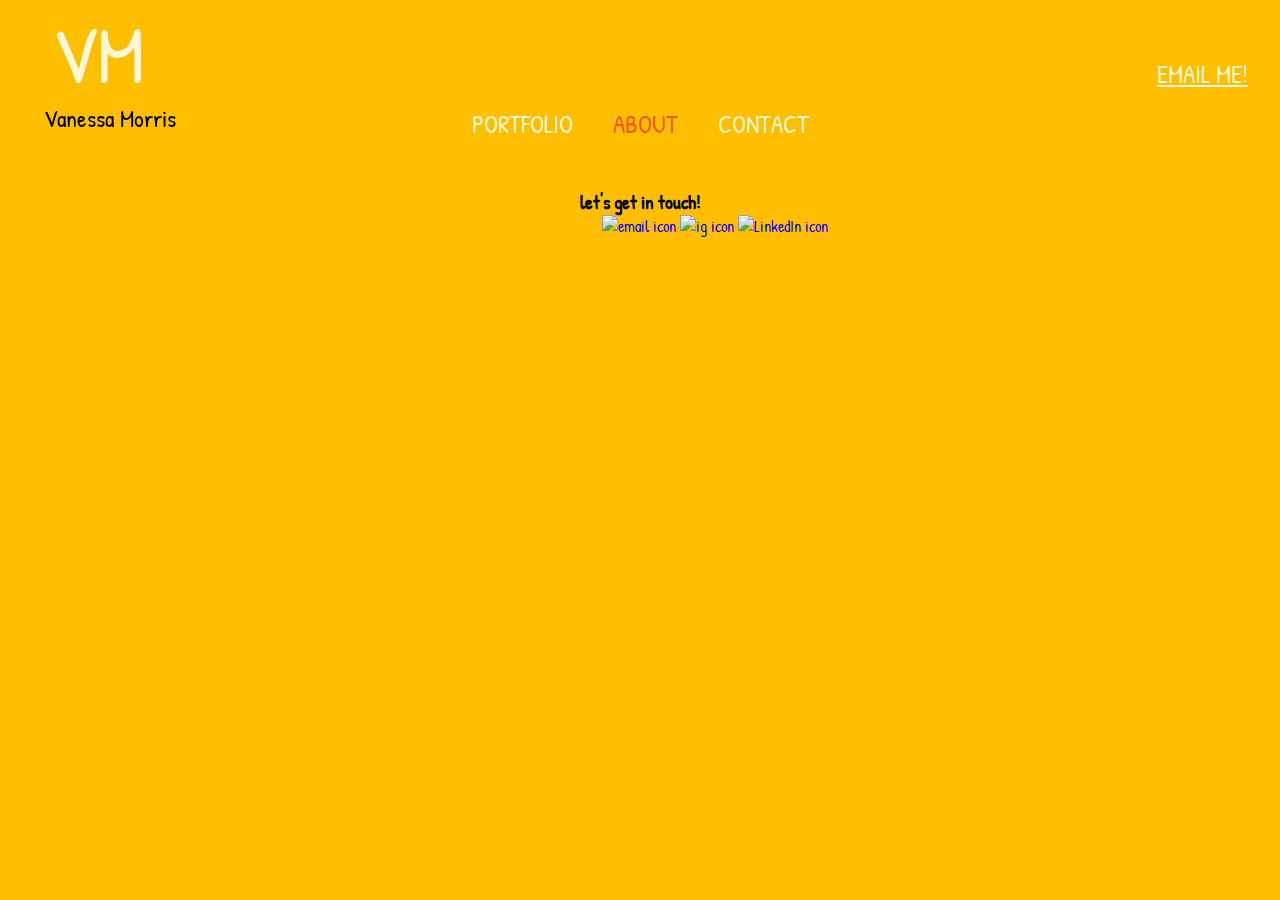
==== about.html @ fccfc80b "add about div" ====
<!DOCTYPE html>
<html lang="en">
<head>
    <meta charset="UTF-8">
    <meta http-equiv="X-UA-Compatible" content="IE=edge">
    <meta name="viewport" content="width=device-width, initial-scale=1.0">
    <title>About</title>
    <link rel="stylesheet" href="style.css">
</head>
<body>
    <header >
        <div class="menuContainer" >
            <div class="logoGrid" >
                <div>   
                    <a href="index.html" id="logo">VM</a>
                </div> 
                <div>
                    <p id="vM">Vanessa Morris</p>
                </div>
                <div></div>
            </div>
            <nav class="menu">
                <div class = "subnav">
                    <a  href="index.html">PORTFOLIO</a> 
                    <div class = "subnavContent">
                        <a href="traditional.html">TRADITIONAL</a>
                        <a href="digital.html">DIGITAL</a>
                        <a href="animation.html">2D ANIMATION</a>
                        <a href="stopmotion.html">STOP MOTION</a>
                    </div>
                </div>
                <a id="active" href="about.html">ABOUT</a>
                <a href="contact.html">CONTACT</a>
            </nav>
            <div >
                <a href="mailto:vanessamorris@gmail.com" target="_blank" id="email">EMAIL ME!</a>
            </div>
        </div>
    </header>
    <main>
        <div></div>
        <div></div>
    </main>
    <footer>
        <div>
            <h3>let's get in touch!</h3>
        </div>
        <div class="footerGrid">
            <div class="icons">
                <a href="mailto:emd148@miami.edu" target="_blank"><img src="https://img.icons8.com/fluent-systems-regular/50/000000/filled-message.png" alt="email icon"></a>
                <a href="https://www.instagram.com/vanessakrisztinamorris/" target="_blank"><img src="https://img.icons8.com/windows/32/000000/instagram-new.png" alt="ig icon"/></a>
                <a href="https://www.linkedin.com/in/vanessakrisztinamorris" target="_blank"><img src="https://img.icons8.com/windows/50/000000/linkedin.png" alt="LinkedIn icon"></a>
            </div>
        </div> 
    </footer>
</body>
</html>
---- style.css ----
@import url("https://usetypekit.net/hod3jva.css%22");
@import url('https://fonts.googleapis.com/css2?family=Mali:ital,wght@0,500;0,600;1,500;1,600&family=Patrick+Hand&display=swap');

body {
    width: 100%;
    margin: 0 auto;
    font-family: 'Patrick Hand', cursive;
    font-weight: 400;
    font-style: normal;
    background-color: #ffbf00;
}

header{
    position: sticky;
    top: 0;
    /* width: 100%; */
    height: 150px;
    margin: 0 auto;
    z-index: 9999;
    background-color: rgb(255, 191, 0, .75);
}

main {
    width: 80%;
    margin: 0 auto;
}

h1 {
    font-family: 'Patrick Hand', cursive;
    font-size: 80px;
}

footer{
 padding: 40px;
}

footer a{
    text-align: center;
    text-decoration: none;
}
footer h3{
    margin: 0 auto;
    text-align: center;
}

input,
textarea {
    border: solid;
    border-width: 2px;
    border-color: rgb(98, 162, 197);
    padding: 10px;
    width: 100%;
    font-size: 1rem;
    background-color: #fff8d8;
    border-radius: 10px;
    margin-bottom: 25px;
}

form{
    margin: 0 auto;
    width: 70%;
    padding: 70px; 
    font-size: 20px;
}

form p{
    margin-bottom: 10%;
    font-size: 22px;
}

button{
    width: 25%;
    font-family: sofia-pro, sans-serif;
    font-weight: 400;
    font-size: 16px;
    padding: 7px 35px;
    text-decoration: none;
    color: #222222;
    border: solid;
    border-width: 3px;
    border-radius: 10px;
    border-color: rgb(98, 162, 197);
    background-color: #fff8d8;
    cursor: pointer;
}

button:hover{
    background-color: #f15413;
}

button:active{
    color: #fff8d8;
    background-color: #CCE8CC;
    border-color: rgb(98, 162, 197, .91);
}

.menuContainer{
    display: flex;
    flex-direction: row;
    /*flex-wrap: wrap; */
    justify-content: space-evenly;
    align-items: baseline;
    width: 95%;
    margin: 0 auto;
    margin-bottom: 30px; 
    z-index: 9999;
    font-size: 25px;
}

.menu {
    top: 30px;
    flex: 1;
    display: flex;
    justify-content: center;
    position: relative;
    left: -20px; 
}

.menu a{
    padding: 20px;
    text-decoration: none;
    color: #fff8d8;
}


.menu a:hover {
    color: #ffe085;
}

.subnav {
    position: relative;
    top: 20px;
}

.subnavContent {
    display: none;
    position: absolute;
    left: 0;
    background-color: rgb(98, 162, 197, .91);
    width: 100%;
    z-index: 9999;
  }
  
  /* Style the subnav links */
.subnavContent a {
    float: left;
    color: white;
    text-decoration: none;
    padding: 10px;
    font-size: 22px;
  }
  
  /* Add a grey background color on hover */
.subnavContent a:hover {
    color: #fff8d8;
    text-decoration: underline;
  }
  
  /* When you move the mouse over the subnav container, open the subnav content */
.subnav:hover .subnavContent {
    display: flex;
    flex-direction: column;
  }

.workGrid{
    margin: 0 auto;
    width: 65%;
    position: relative;
    left: 30px;
}
.workGrid img{
    padding: 30px;
    filter: brightness(100%);
    -webkit-filter: brightness(100%);
    -webkit-transition: all 1s ease;
    -moz-transition: all 1s ease;
    -o-transition: all 1s ease;
    -ms-transition: all 1s ease;
    transition: all 1s ease;
}

.workGrid img:hover {
    filter: brightness(60%);
    -webkit-filter: brightness(60%);
}

.picContainer{
    position: relative;
    text-align: center;
}

.text1 {
    color: #fff8d8;
    opacity: 1;
    font-size: 75px;
    position: absolute;
    top: 20%;
    left: 70%;
    -webkit-transform: translate(-50%, -50%);
    -ms-transform: translate(-50%, -50%);
    transform: translate(-50%, -50%); 
}

.text2 {
    color: #fff8d8;
    opacity: 1;
    font-size: 60px;
    position: absolute;
    top: 25%;
    right: 30%;
    -webkit-transform: translate(-50%, -50%);
    -ms-transform: translate(-50%, -50%);
    transform: translate(-50%, -50%); 
}

.tradGrid{
    width: 65%;
    margin: 0 auto;
    display: grid;
    grid-template-columns: 1fr 1fr;
    grid-template-rows: 1fr 1fr;
    text-align: center;
}

.tradGrid img, .digiGrid img, .stopGrid img, .animGrid img{
    margin-bottom: 50px;
}


.digiGrid{
    width: 100%;
    margin: 0 auto;
    display: grid;
    grid-template-columns: 1fr 1fr 1fr;
    grid-template-rows: 1fr 1fr;
    text-align: center;
}

.animGrid{
    width: 65%;
    margin: 0 auto;
    display: grid;
    grid-template-columns: 1fr 1fr;
    text-align: center;
}

.stopGrid{
    width: 100%;
    margin: 0 auto;
    display: grid;
    /*grid-template-columns: 1fr 1fr 1fr; */
    grid-template-rows: 1fr 1fr 1fr;
    text-align: center;
}

.stopGridA{
    width: 100%;
    margin: 0 auto;
    display: grid;
    grid-template-columns: 1fr 1fr 1fr;
    text-align: center;
}

.stopGridB {
    width: 100%;
    margin: 0 auto;
    display: grid;
    grid-template-columns: 1fr 1fr 1fr;
    text-align: center;
}

.imgZoom{
    width: 325px;
    height: 325px;
    cursor: pointer;
    object-fit: cover;
    object-position: center center;
}

.contactGrid{
    display: grid;
    grid-template-columns: .5fr 2fr .5fr;
}

.footerGrid{
    width: 65%;
    margin: 0 auto;
    position: absolute;
    left: 47%;
}

.footerGrid img{
    width: 30px;
}



#active {
    color: #f15413;
}

#logo {
    font-family: 'Patrick Hand', cursive;
    text-decoration: none;
    font-size: 5rem;
    color: #fff8d8;
    position: relative;
    left: 20px;
}

#vM{
    position: relative;
    top: -30px;
    font-size: 24px;
    left: 12px;
}

#email {
    color: #fff8d8;
}

#email:hover {
    color: #ffe085;
}

#intro {
    margin: 0 auto;
    text-align: center;
    color: #f15413;
    margin-top: 85px;
    margin-bottom: 40px;;    
}
/*
#lightboxBg {
    position: fixed;
    z-index: 150;
    top: 0;
    width: 100%;
    height: 100%;

} 

#lightboxBg.active {
    display: grid;
    place-items: center;
} */

#ig {
    position: relative;
    top: 75px;
}
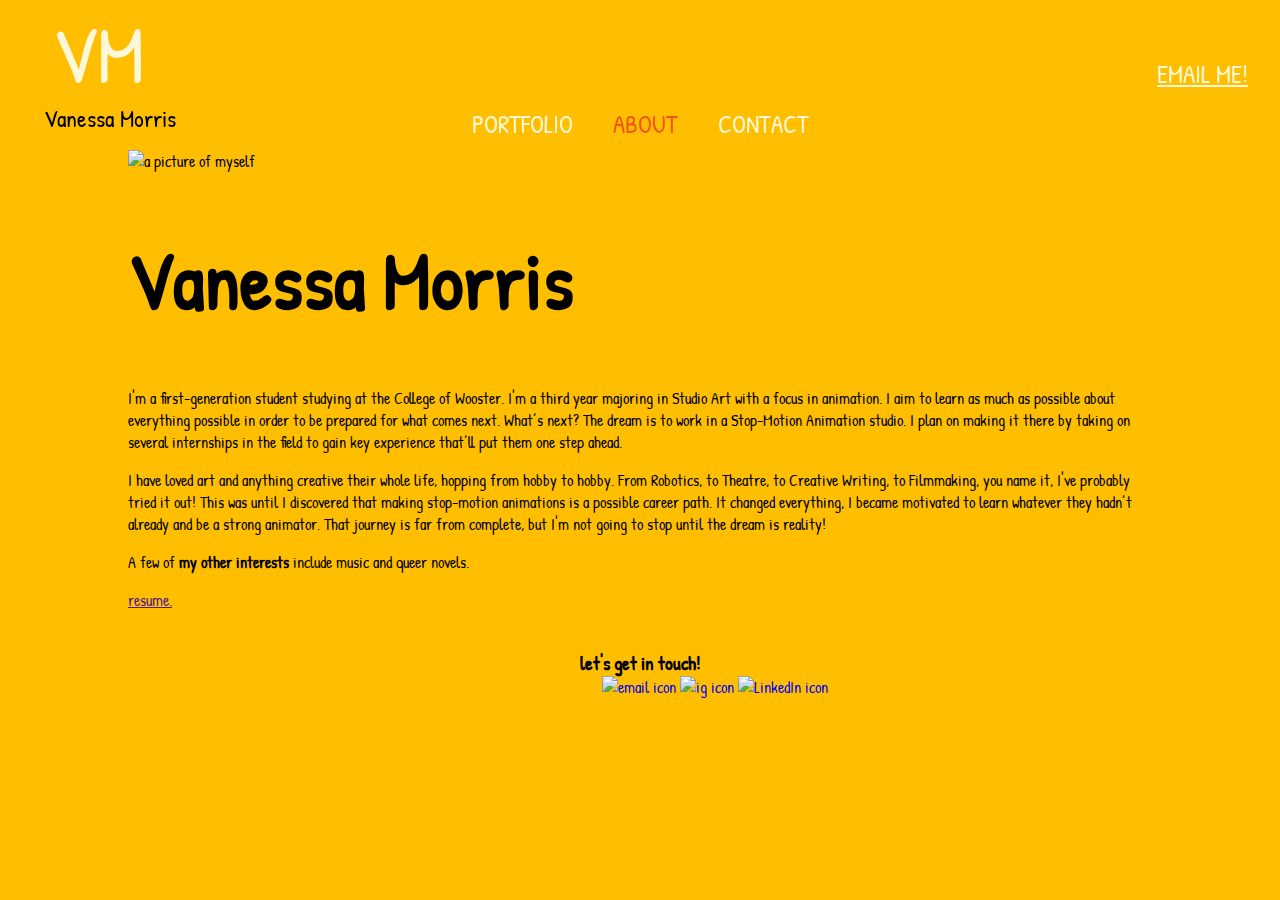
==== commit d3f0783f: "update about info" ====
--- a/about.html
+++ b/about.html
@@ -38,8 +38,18 @@
         </div>
     </header>
     <main>
-        <div></div>
-        <div></div>
+        <div class="aboutGrid">
+            <div id="selfie">
+                <img src="https://i.postimg.cc/MTRp5Bq9/portfolio-pic-ig.png" alt="a picture of myself">
+            </div>
+            <div id="aboutText">
+                <h1>Vanessa Morris</h1>
+                <p>I'm a first-generation student studying at the College of Wooster. I'm a third year majoring in Studio Art with a focus in animation. I aim to learn as much as possible about everything possible in order to be prepared for what comes next. What’s next? The dream is to work in a Stop-Motion Animation studio. I plan on making it there by taking on several internships in the field to gain key experience that’ll put them one step ahead.</p>
+                <p>I have loved art and anything creative their whole life, hopping from hobby to hobby. From Robotics, to Theatre, to Creative Writing, to Filmmaking, you name it, I've probably tried it out! This was until I discovered that making stop-motion animations is a possible career path. It changed everything, I became motivated to learn whatever they hadn’t already and be a strong animator. That journey is far from complete, but I'm not going to stop until the dream is reality!</p>
+                <p>A few of <strong>my other interests</strong> include music and queer novels.</p>
+                <a href="" target="_blank"><span>resume.</span></a>
+            </div>
+        </div>
     </main>
     <footer>
         <div>
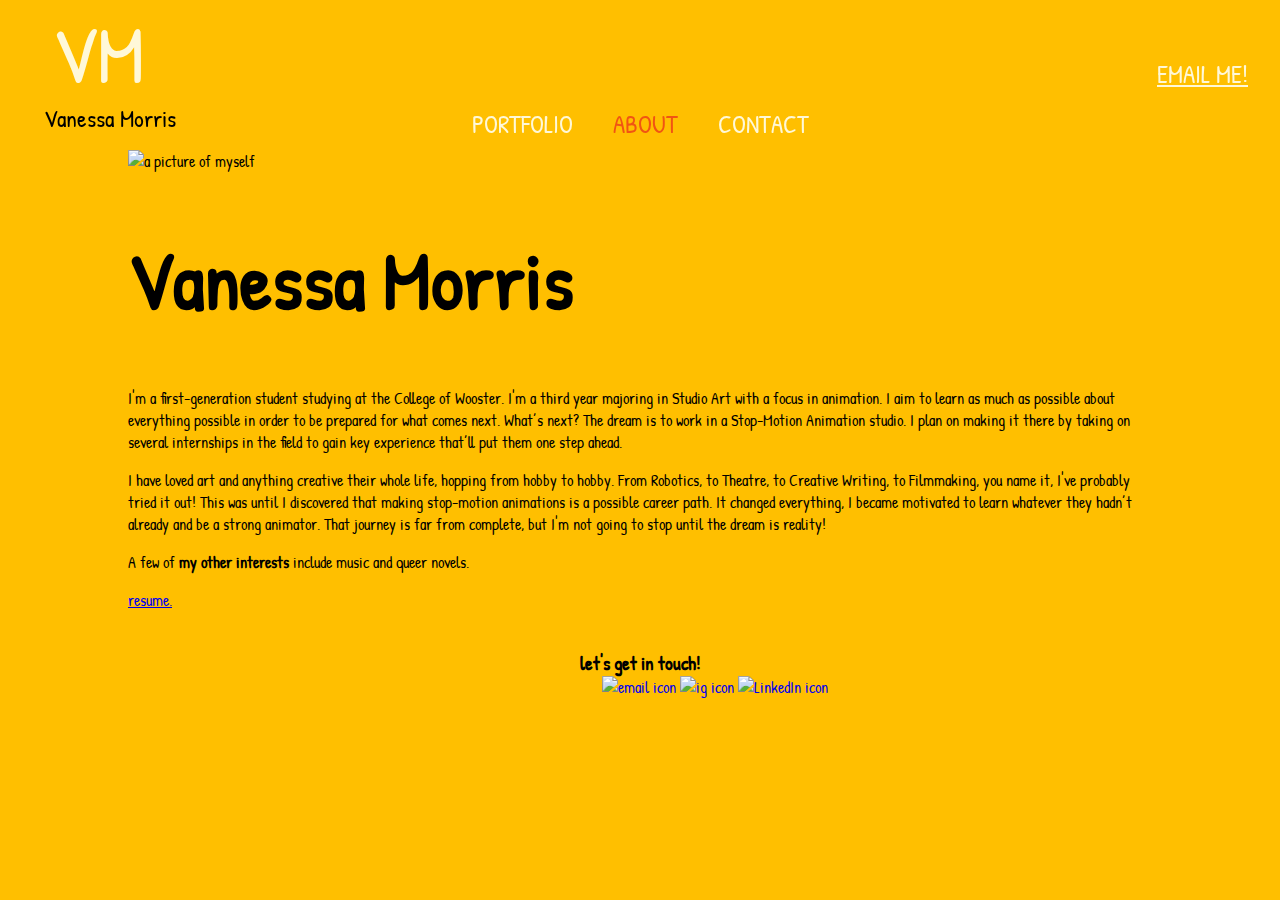
==== commit 60b52d36: "add resume" ====
--- a/about.html
+++ b/about.html
@@ -47,7 +47,7 @@
                 <p>I'm a first-generation student studying at the College of Wooster. I'm a third year majoring in Studio Art with a focus in animation. I aim to learn as much as possible about everything possible in order to be prepared for what comes next. What’s next? The dream is to work in a Stop-Motion Animation studio. I plan on making it there by taking on several internships in the field to gain key experience that’ll put them one step ahead.</p>
                 <p>I have loved art and anything creative their whole life, hopping from hobby to hobby. From Robotics, to Theatre, to Creative Writing, to Filmmaking, you name it, I've probably tried it out! This was until I discovered that making stop-motion animations is a possible career path. It changed everything, I became motivated to learn whatever they hadn’t already and be a strong animator. That journey is far from complete, but I'm not going to stop until the dream is reality!</p>
                 <p>A few of <strong>my other interests</strong> include music and queer novels.</p>
-                <a href="" target="_blank"><span>resume.</span></a>
+                <a href="./Vanessa_Morris_July_21_Resume.pdf" target="_blank"><span>resume.</span></a>
             </div>
         </div>
     </main>
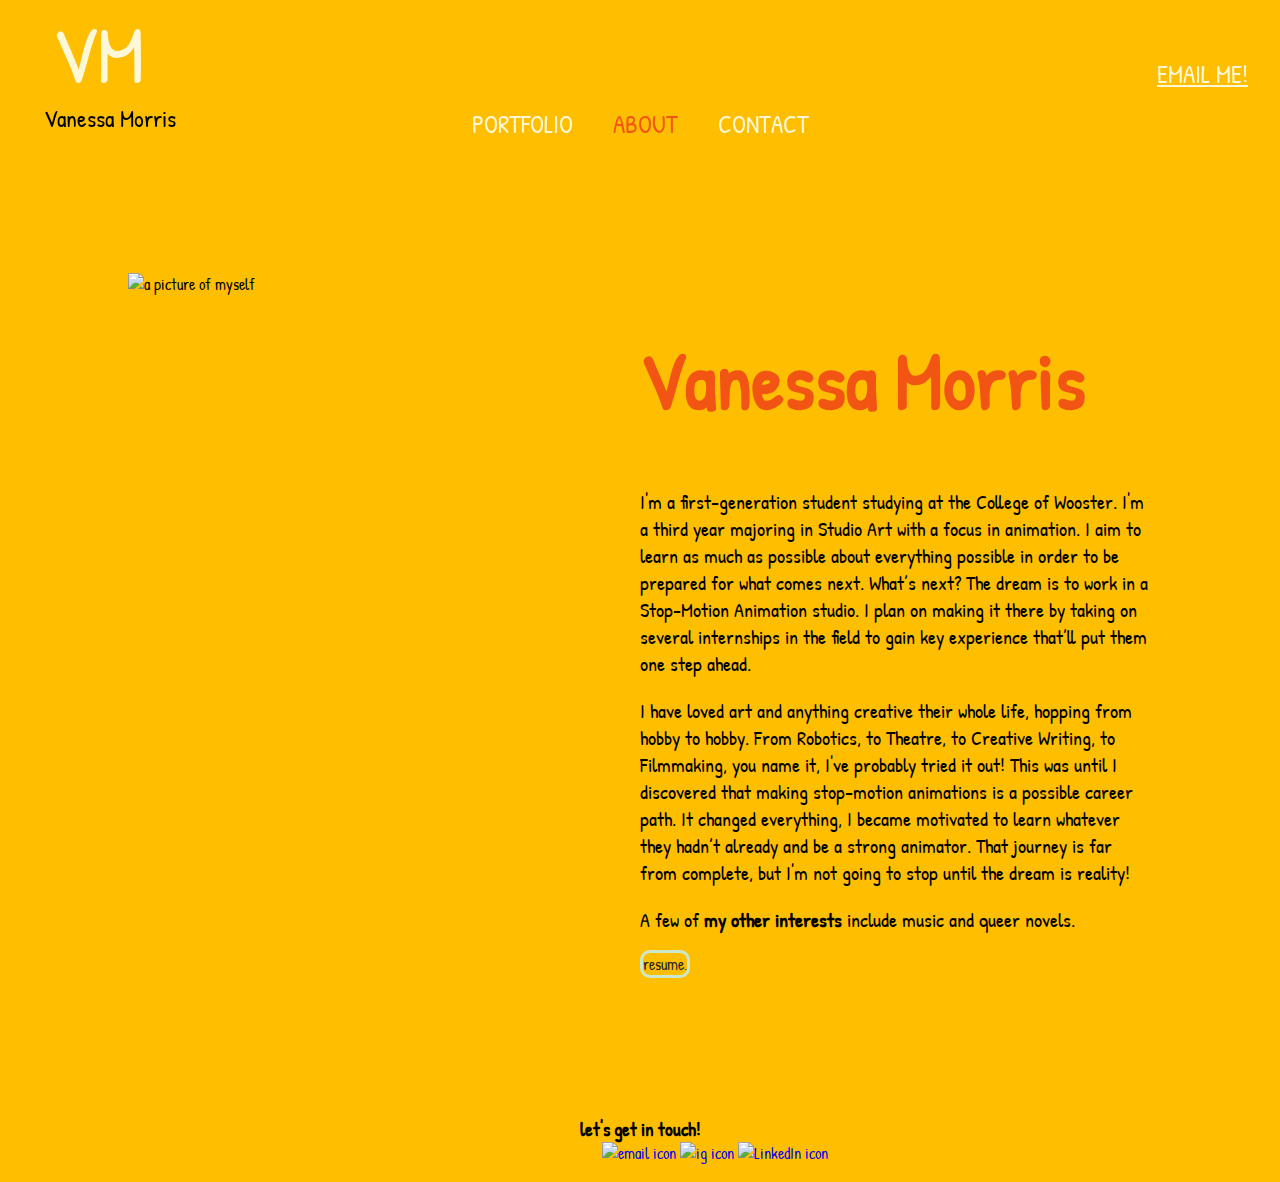
==== commit cbe20b63: "about css" ====
--- a/about.html
+++ b/about.html
@@ -43,7 +43,7 @@
                 <img src="https://i.postimg.cc/MTRp5Bq9/portfolio-pic-ig.png" alt="a picture of myself">
             </div>
             <div id="aboutText">
-                <h1>Vanessa Morris</h1>
+                <h1 id="abtVM">Vanessa Morris</h1>
                 <p>I'm a first-generation student studying at the College of Wooster. I'm a third year majoring in Studio Art with a focus in animation. I aim to learn as much as possible about everything possible in order to be prepared for what comes next. What’s next? The dream is to work in a Stop-Motion Animation studio. I plan on making it there by taking on several internships in the field to gain key experience that’ll put them one step ahead.</p>
                 <p>I have loved art and anything creative their whole life, hopping from hobby to hobby. From Robotics, to Theatre, to Creative Writing, to Filmmaking, you name it, I've probably tried it out! This was until I discovered that making stop-motion animations is a possible career path. It changed everything, I became motivated to learn whatever they hadn’t already and be a strong animator. That journey is far from complete, but I'm not going to stop until the dream is reality!</p>
                 <p>A few of <strong>my other interests</strong> include music and queer novels.</p>
--- a/style.css
+++ b/style.css
@@ -189,6 +189,32 @@
     text-align: center;
 }
 
+.aboutGrid{
+    display: grid;
+    grid-template-columns: 1fr 1fr;
+    margin-bottom: 10%;
+    margin-top: 12%;
+}
+
+.aboutGrid a{
+    text-decoration: none;
+    color: #222222;
+    border: solid;
+    border-width: 3px;
+    border-radius: 10px;
+    border-color:#CCE8CC;
+}
+
+.aboutGrid a:active{
+    color: #000;
+    background-color: #ffe085;
+    border-color: rgb(98, 162, 197);
+}
+
+.aboutGrid p{
+    font-size: 20px;
+}
+
 .text1 {
     color: #fff8d8;
     opacity: 1;
@@ -348,4 +374,13 @@
 #ig {
     position: relative;
     top: 75px;
+}
+
+#linkedin{
+    position: relative;
+    top: 75px;
+}
+
+#abtVM{
+    color: #f15413;
 }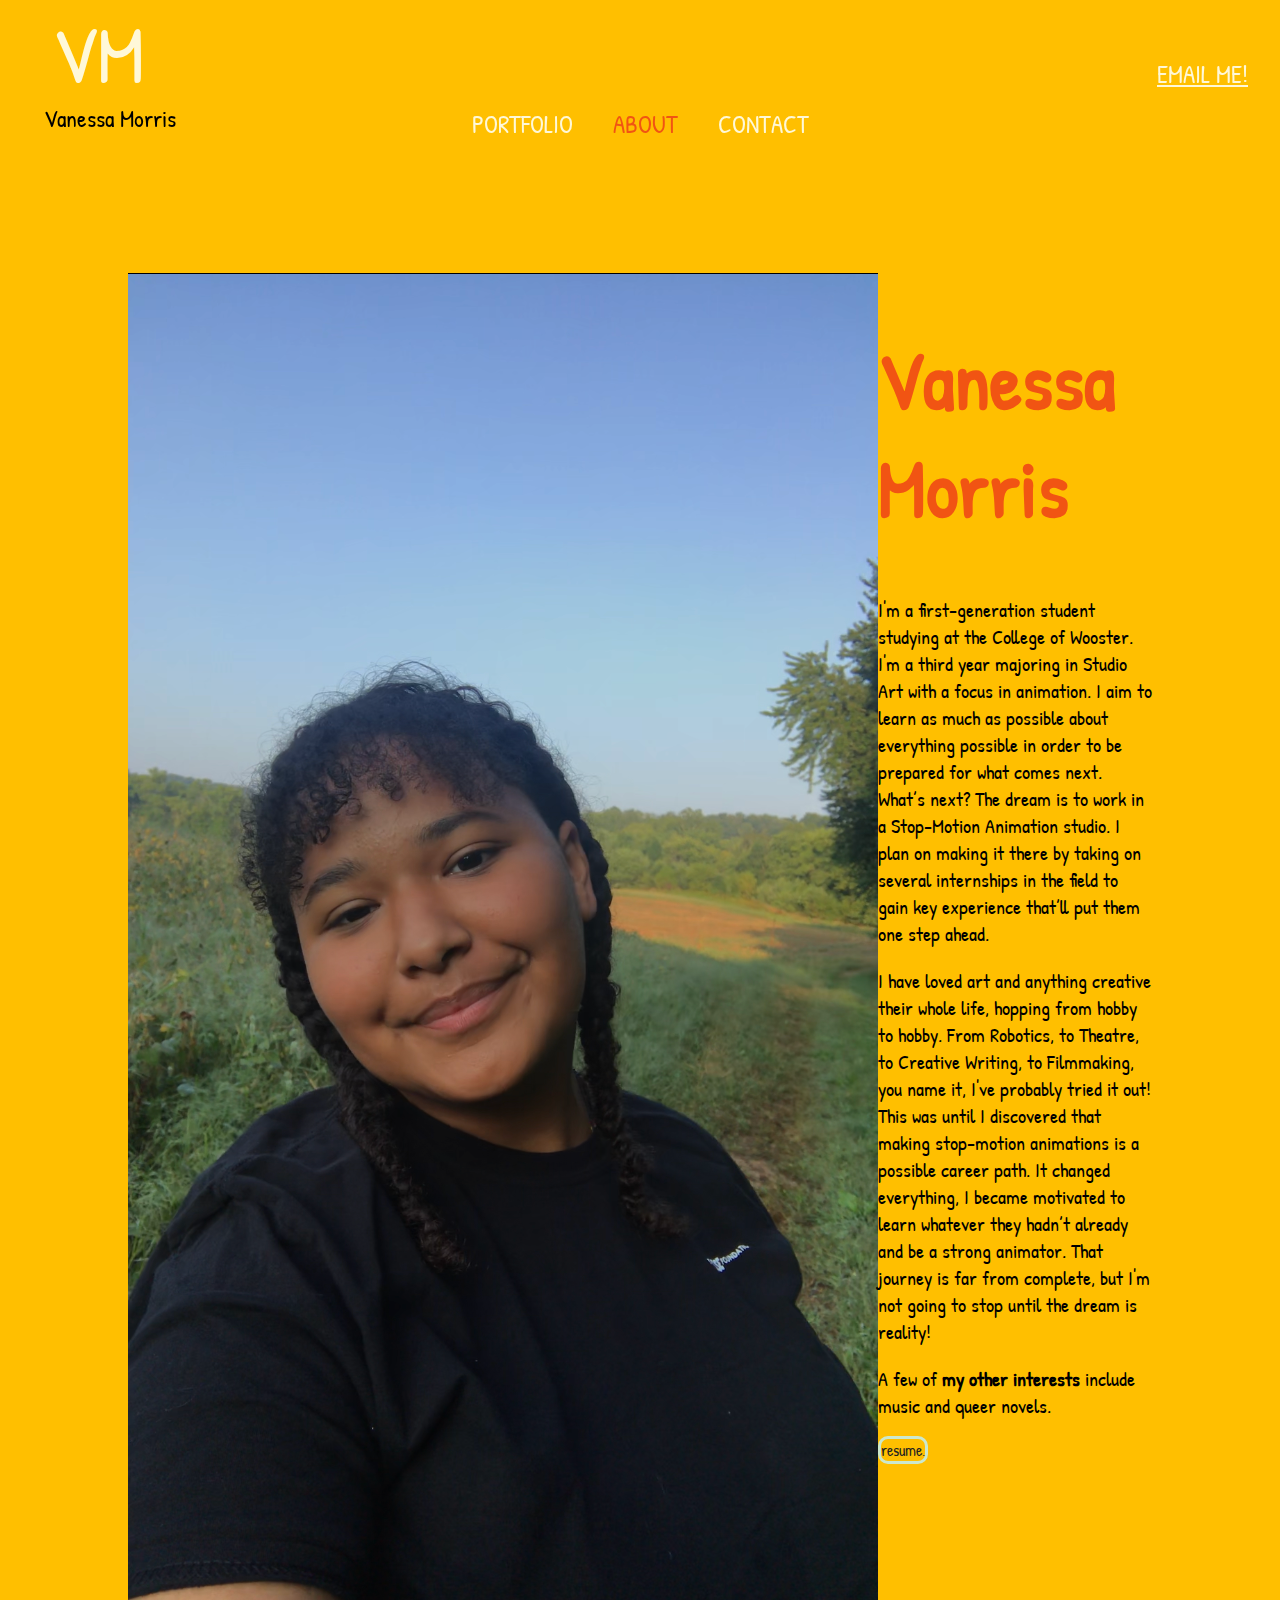
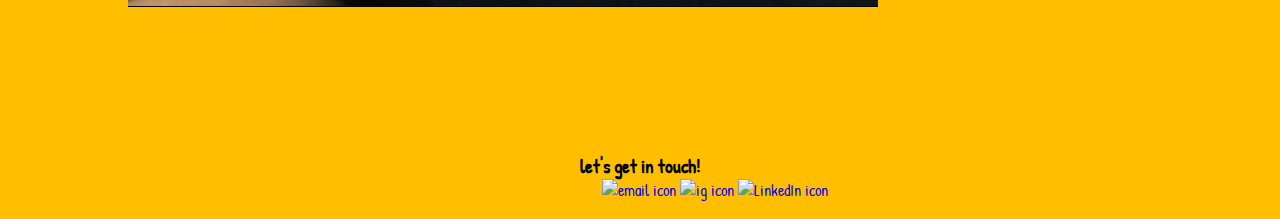
==== commit 65d2dd33: "add vanessa pic" ====
--- a/about.html
+++ b/about.html
@@ -40,7 +40,7 @@
     <main>
         <div class="aboutGrid">
             <div id="selfie">
-                <img src="https://i.postimg.cc/MTRp5Bq9/portfolio-pic-ig.png" alt="a picture of myself">
+                <img src="./imgs/Vanessa_Profile_Pic.png" alt="a picture of myself">
             </div>
             <div id="aboutText">
                 <h1 id="abtVM">Vanessa Morris</h1>
--- a/style.css
+++ b/style.css
@@ -283,7 +283,7 @@
     width: 100%;
     margin: 0 auto;
     display: grid;
-    grid-template-columns: 1fr 1fr 1fr;
+    grid-template-columns: 1fr 1fr;
     text-align: center;
 }
 
@@ -291,7 +291,7 @@
     width: 100%;
     margin: 0 auto;
     display: grid;
-    grid-template-columns: 1fr 1fr 1fr;
+    grid-template-columns: 1fr 1fr;
     text-align: center;
 }
 
@@ -305,7 +305,7 @@
 
 .contactGrid{
     display: grid;
-    grid-template-columns: .5fr 2fr .5fr;
+    grid-template-columns: .5fr 1fr .5fr;
 }
 
 .footerGrid{
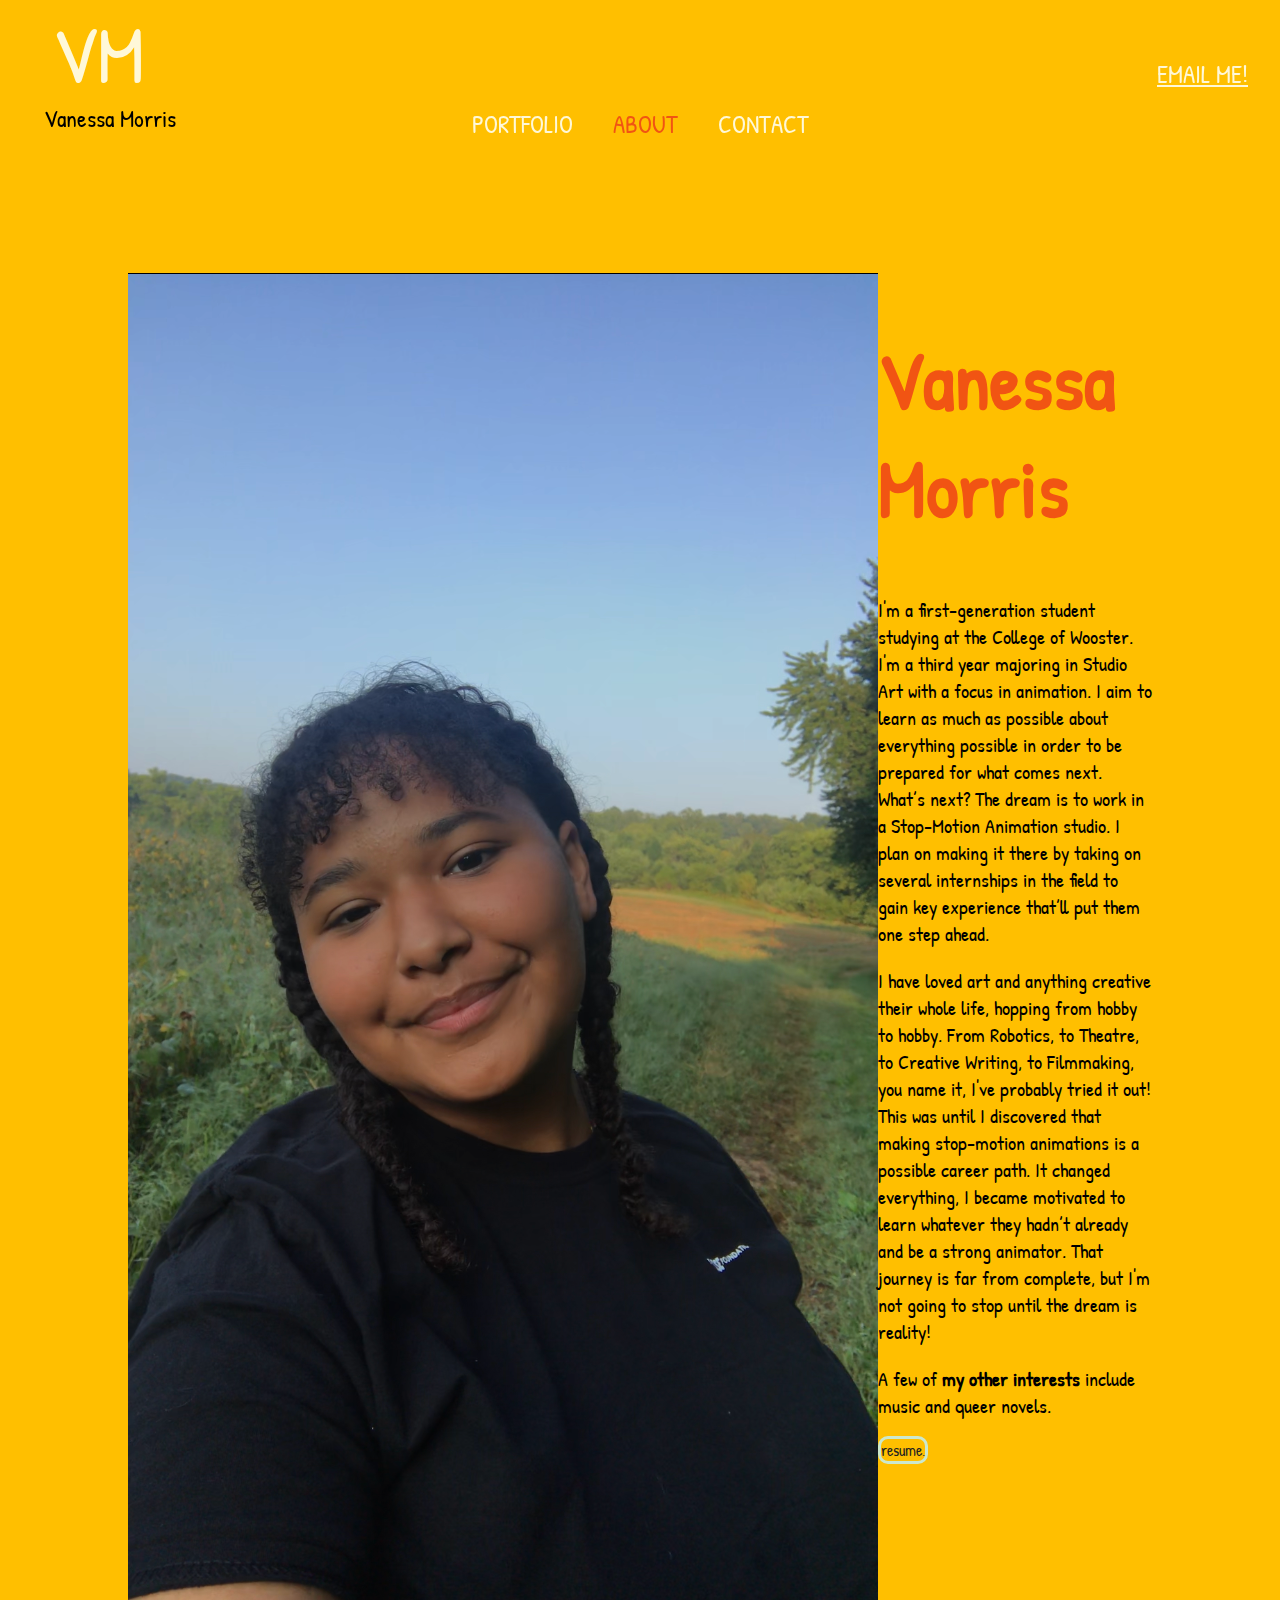
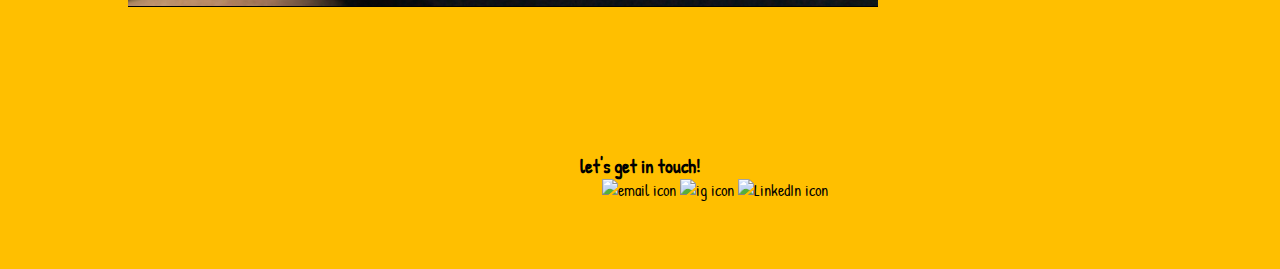
==== commit 5f82fc64: "updating email" ====
--- a/about.html
+++ b/about.html
@@ -33,7 +33,7 @@
                 <a href="contact.html">CONTACT</a>
             </nav>
             <div >
-                <a href="mailto:vanessamorris@gmail.com" target="_blank" id="email">EMAIL ME!</a>
+                <a href="mailto:vmorris23@wooster.edu" target="_blank" id="email">EMAIL ME!</a>
             </div>
         </div>
     </header>
@@ -57,7 +57,7 @@
         </div>
         <div class="footerGrid">
             <div class="icons">
-                <a href="mailto:emd148@miami.edu" target="_blank"><img src="https://img.icons8.com/fluent-systems-regular/50/000000/filled-message.png" alt="email icon"></a>
+                <a href="mailto:vmorris23@wooster.edu" target="_blank"><img src="https://img.icons8.com/fluent-systems-regular/50/000000/filled-message.png" alt="email icon"></a>
                 <a href="https://www.instagram.com/vanessakrisztinamorris/" target="_blank"><img src="https://img.icons8.com/windows/32/000000/instagram-new.png" alt="ig icon"/></a>
                 <a href="https://www.linkedin.com/in/vanessakrisztinamorris" target="_blank"><img src="https://img.icons8.com/windows/50/000000/linkedin.png" alt="LinkedIn icon"></a>
             </div>
--- a/style.css
+++ b/style.css
@@ -32,12 +32,15 @@
 
 footer{
  padding: 40px;
+ margin-bottom: 50px;
 }
 
 footer a{
     text-align: center;
     text-decoration: none;
-}
+    color: #000;
+}
+
 footer h3{
     margin: 0 auto;
     text-align: center;
@@ -248,7 +251,7 @@
     text-align: center;
 }
 
-.tradGrid img, .digiGrid img, .stopGrid img, .animGrid img{
+.tradGrid img, .digiGrid img, .stopGrid iframe, .animGrid img{
     margin-bottom: 50px;
 }
 
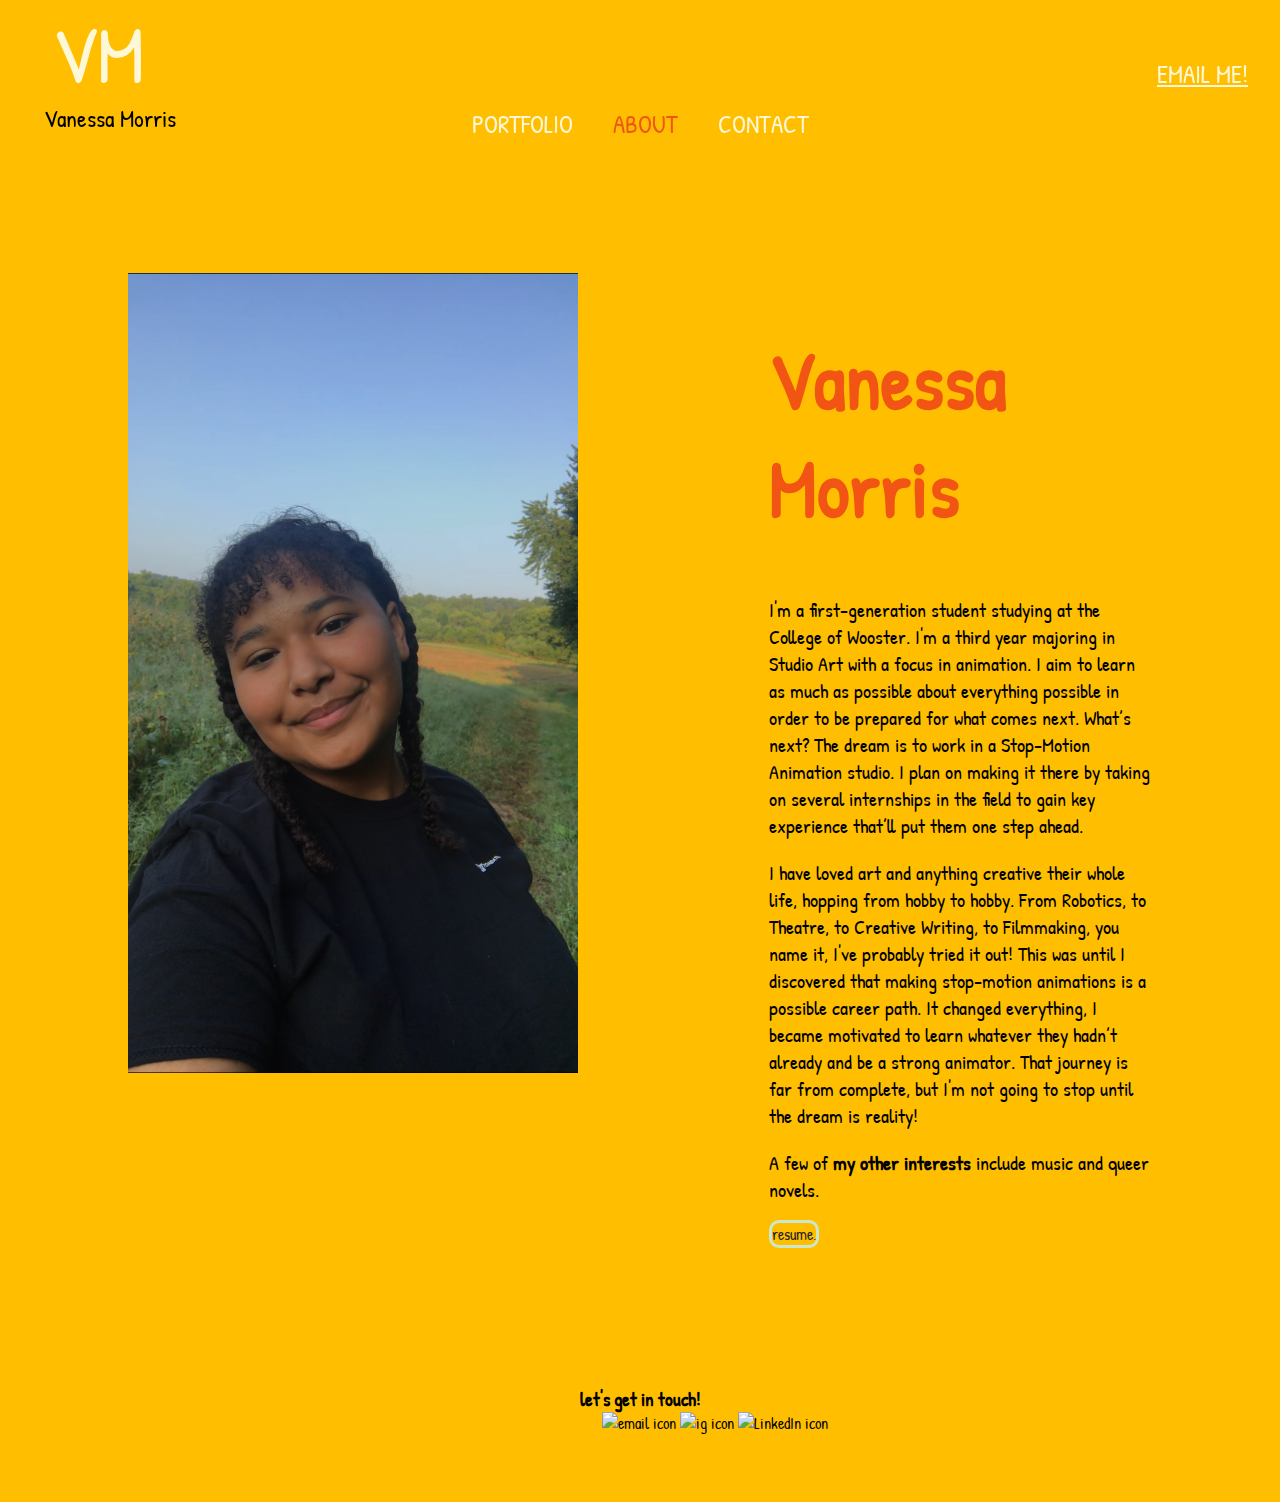
==== commit 7d408175: "Update about.html" ====
--- a/about.html
+++ b/about.html
@@ -42,6 +42,7 @@
             <div id="selfie">
                 <img src="./imgs/Vanessa_Profile_Pic.png" alt="a picture of myself">
             </div>
+            <div></div>
             <div id="aboutText">
                 <h1 id="abtVM">Vanessa Morris</h1>
                 <p>I'm a first-generation student studying at the College of Wooster. I'm a third year majoring in Studio Art with a focus in animation. I aim to learn as much as possible about everything possible in order to be prepared for what comes next. What’s next? The dream is to work in a Stop-Motion Animation studio. I plan on making it there by taking on several internships in the field to gain key experience that’ll put them one step ahead.</p>
--- a/style.css
+++ b/style.css
@@ -194,9 +194,13 @@
 
 .aboutGrid{
     display: grid;
-    grid-template-columns: 1fr 1fr;
+    grid-template-columns: .5fr .5fr 1fr;
     margin-bottom: 10%;
     margin-top: 12%;
+}
+
+.aboutGrid img{
+    width: 450px;
 }
 
 .aboutGrid a{
@@ -257,10 +261,9 @@
 
 
 .digiGrid{
-    width: 100%;
-    margin: 0 auto;
-    display: grid;
-    grid-template-columns: 1fr 1fr 1fr;
+    width: 65%;
+    margin: 0 auto;
+    display: grid;
     grid-template-rows: 1fr 1fr;
     text-align: center;
 }
@@ -283,7 +286,7 @@
 }
 
 .stopGridA{
-    width: 100%;
+    width: 65%;
     margin: 0 auto;
     display: grid;
     grid-template-columns: 1fr 1fr;
@@ -291,7 +294,7 @@
 }
 
 .stopGridB {
-    width: 100%;
+    width: 65%;
     margin: 0 auto;
     display: grid;
     grid-template-columns: 1fr 1fr;
@@ -306,9 +309,13 @@
     object-position: center center;
 }
 
+.imgMiddle{
+    width: 600px;
+}
+
 .contactGrid{
     display: grid;
-    grid-template-columns: .5fr 1fr .5fr;
+    grid-template-columns: .75fr 2fr;
 }
 
 .footerGrid{
